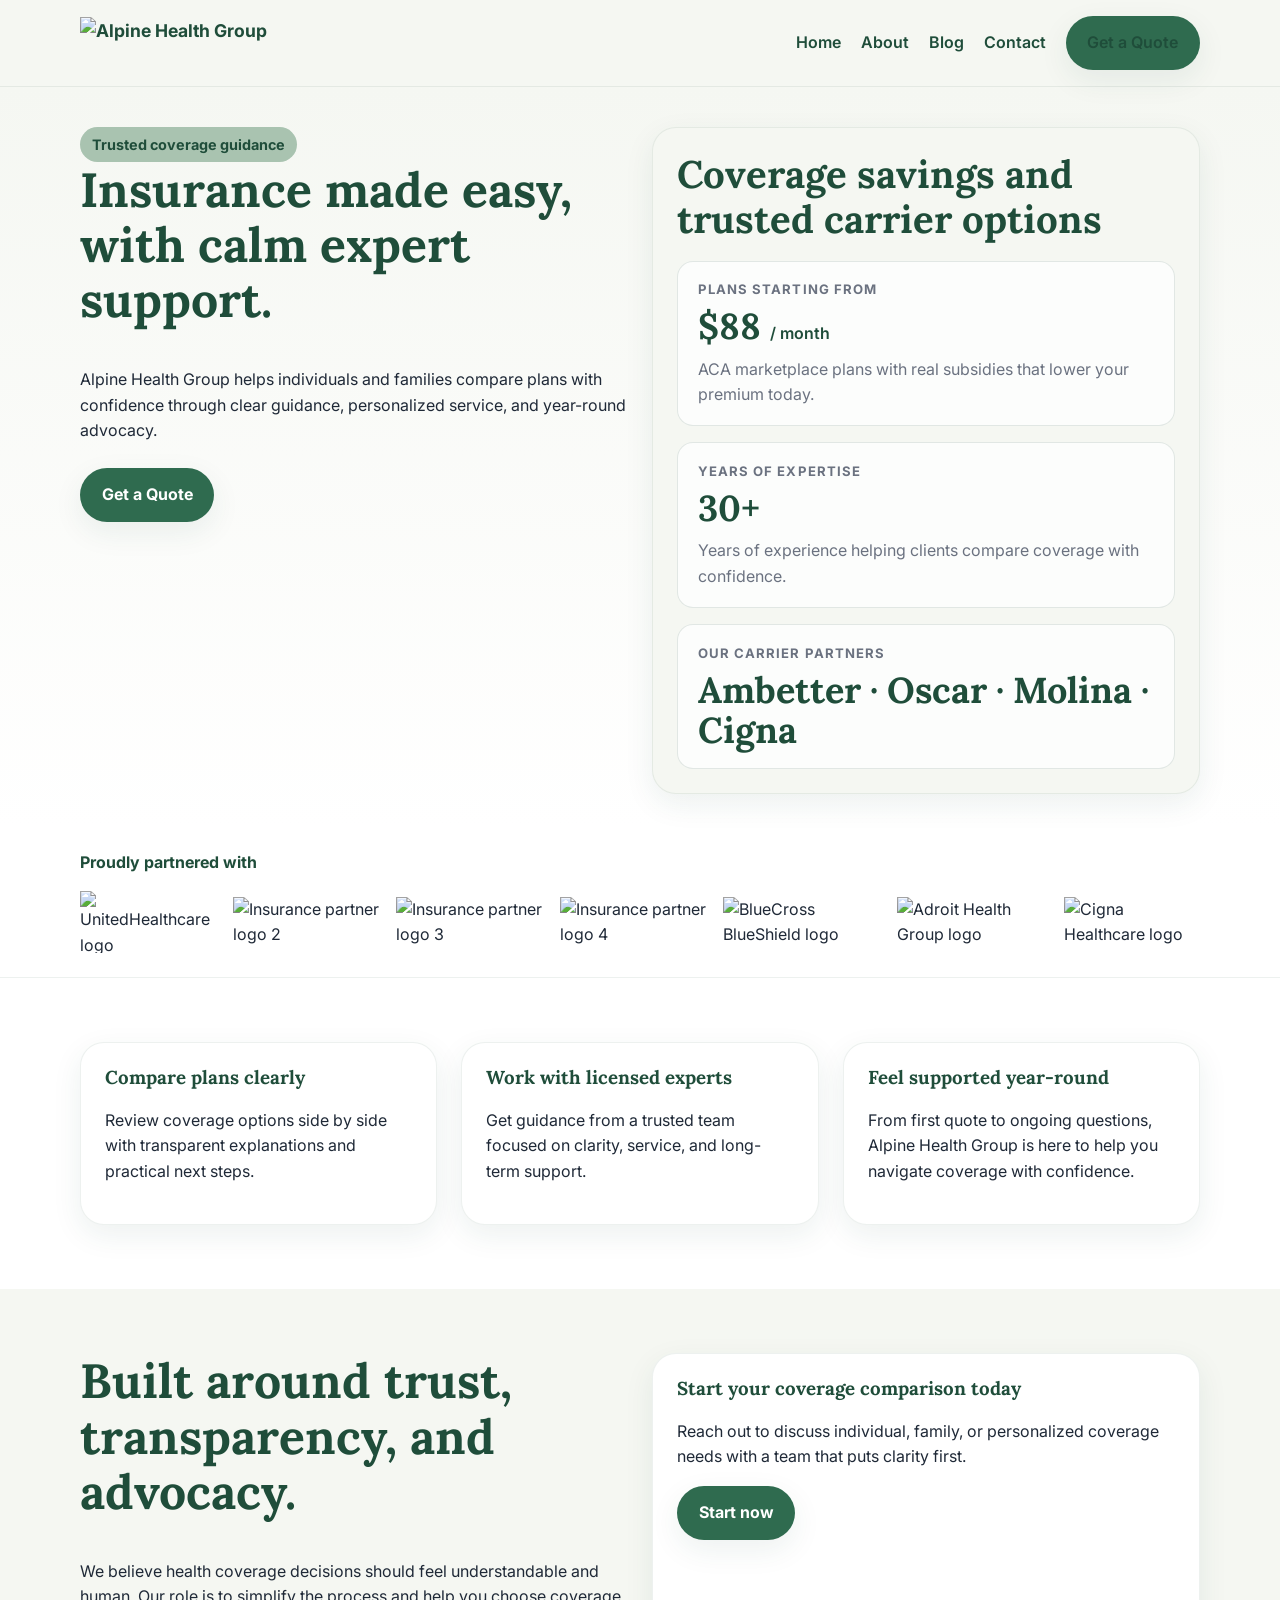
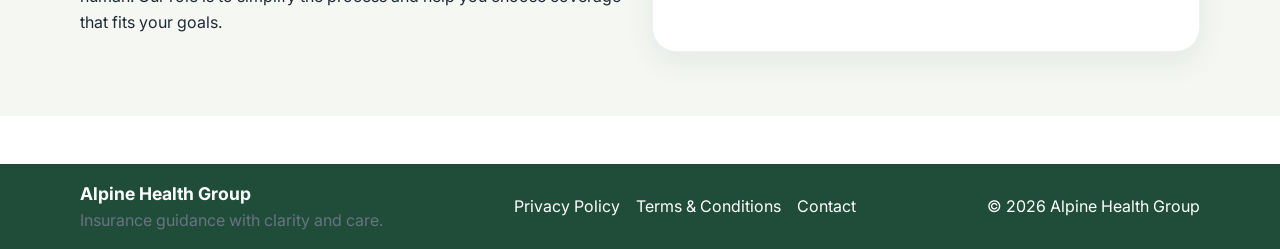
==== index.html @ 6cc3b633 "Update hero callouts Agent-Logs-Url: https://github.com/BirkeHealth/Alpine-Health-Group---Website/se" ====
<!doctype html>
<html lang="en">
<head>
  <meta charset="UTF-8">
  <meta name="viewport" content="width=device-width, initial-scale=1.0">
  <title>Alpine Health Group | Insurance Made Easy</title>
  <meta name="description" content="Compare health insurance plans with confidence. Alpine Health Group offers trusted guidance, personalized support, and clear plan comparisons.">
  <link rel="canonical" href="https://havenhealthinsurance.com/">
  <meta property="og:title" content="Alpine Health Group | Insurance Made Easy">
  <meta property="og:description" content="Trusted health insurance guidance with a calm, personalized approach.">
  <meta property="og:type" content="website">
  <meta property="og:url" content="https://havenhealthinsurance.com/">
  <link rel="preconnect" href="https://fonts.googleapis.com">
  <link rel="preconnect" href="https://fonts.gstatic.com" crossorigin>
  <link href="https://fonts.googleapis.com/css2?family=Inter:wght@400;500;600;700;800&family=Lora:wght@500;600;700&display=swap" rel="stylesheet">
  <link rel="stylesheet" href="assets/css/styles.css">
</head>
<body>
  <header class="site-header">
    <div class="container site-header__inner">
      <a class="brand" href="index.html"><img src="https://github.com/user-attachments/assets/1e55c3de-2a6e-4782-b8ba-afedccf3d124" alt="Alpine Health Group" class="brand__logo" width="197" height="52"></a>
      <button class="nav-toggle" data-menu-button aria-expanded="false" aria-controls="site-nav">Menu</button>
      <nav class="site-nav" id="site-nav" data-site-nav>
        <a href="index.html">Home</a>
        <a href="about.html">About</a>
        <a href="blog/">Blog</a>
        <a href="contact.html">Contact</a>
        <a class="button" href="contact.html">Get a Quote</a>
      </nav>
    </div>
  </header>

  <main>
    <section class="hero">
      <div class="container hero__grid">
        <div>
          <span class="kicker">Trusted coverage guidance</span>
          <h1>Insurance made easy, with calm expert support.</h1>
          <p>Alpine Health Group helps individuals and families compare plans with confidence through clear guidance, personalized service, and year-round advocacy.</p>
          <div style="display:flex; gap:1rem; flex-wrap:wrap; margin-top:1.5rem;">
            <a class="button" href="contact.html">Get a Quote</a>
          </div>
        </div>
        <div class="panel surface hero-panel">
          <h2 class="hero-panel__title">Coverage savings and trusted carrier options</h2>
          <div class="hero-panel__list">
            <div class="hero-panel__item">
              <span class="hero-panel__eyebrow">Plans Starting From</span>
              <div class="hero-panel__value">$88 <span class="hero-panel__suffix">/ month</span></div>
              <p class="small-text">ACA marketplace plans with real subsidies that lower your premium today.</p>
            </div>
            <div class="hero-panel__item">
              <span class="hero-panel__eyebrow">Years of Expertise</span>
              <div class="hero-panel__value">30+</div>
              <p class="small-text">Years of experience helping clients compare coverage with confidence.</p>
            </div>
            <div class="hero-panel__item">
              <span class="hero-panel__eyebrow">Our Carrier Partners</span>
              <p class="hero-panel__partners">Ambetter · Oscar · Molina · Cigna</p>
            </div>
          </div>
        </div>
      </div>
    </section>

    <section class="partner-logos" aria-label="Insurance partners">
      <div class="container partner-logos__inner">
        <p class="partner-logos__label">Proudly partnered with</p>
        <div class="partner-logos__grid">
          <img src="https://github.com/user-attachments/assets/12024dba-ee2d-4156-90a3-ee783a23574f" alt="UnitedHealthcare logo" loading="lazy">
          <img src="https://github.com/user-attachments/assets/3e504020-6420-4b8f-8058-d0e2dc4483e7" alt="Insurance partner logo 2" loading="lazy">
          <img src="https://github.com/user-attachments/assets/da8c44cb-d281-4ca3-ac5b-9057d26cd922" alt="Insurance partner logo 3" loading="lazy">
          <img src="https://github.com/user-attachments/assets/b2c17f7e-bc5c-4ce4-b6fd-47470aba5526" alt="Insurance partner logo 4" loading="lazy">
          <img src="https://github.com/user-attachments/assets/619569aa-fe2b-46c0-9010-bd6a14e30c99" alt="BlueCross BlueShield logo" loading="lazy">
          <img src="https://github.com/user-attachments/assets/e74a7331-fe2c-42a2-ac15-13c4092fe84b" alt="Adroit Health Group logo" loading="lazy">
          <img src="https://github.com/user-attachments/assets/99ed134d-43fe-48d6-b2a3-58524981d93c" alt="Cigna Healthcare logo" loading="lazy">
        </div>
      </div>
    </section>

    <section>
      <div class="container">
        <div class="grid-3">
          <article class="card">
            <h3>Compare plans clearly</h3>
            <p>Review coverage options side by side with transparent explanations and practical next steps.</p>
          </article>
          <article class="card">
            <h3>Work with licensed experts</h3>
            <p>Get guidance from a trusted team focused on clarity, service, and long-term support.</p>
          </article>
          <article class="card">
            <h3>Feel supported year-round</h3>
            <p>From first quote to ongoing questions, Alpine Health Group is here to help you navigate coverage with confidence.</p>
          </article>
        </div>
      </div>
    </section>

    <section class="surface">
      <div class="container grid-2">
        <div>
          <h2>Built around trust, transparency, and advocacy.</h2>
          <p>We believe health coverage decisions should feel understandable and human. Our role is to simplify the process and help you choose coverage that fits your goals.</p>
        </div>
        <div class="panel">
          <h3>Start your coverage comparison today</h3>
          <p>Reach out to discuss individual, family, or personalized coverage needs with a team that puts clarity first.</p>
          <a class="button" href="contact.html">Start now</a>
        </div>
      </div>
    </section>
  </main>

  <footer class="site-footer">
    <div class="container site-footer__inner">
      <div>
        <div class="brand">Alpine Health Group</div>
        <div class="small-text">Insurance guidance with clarity and care.</div>
      </div>
      <div style="display:flex; gap:1rem; flex-wrap:wrap;">
        <a href="privacy-policy.html">Privacy Policy</a>
        <a href="terms-and-conditions.html">Terms & Conditions</a>
        <a href="contact.html">Contact</a>
      </div>
      <div>© <span data-year></span> Alpine Health Group</div>
    </div>
  </footer>

  <script src="assets/js/main.js"></script>
</body>
</html>
---- assets/css/styles.css ----
:root {
  --color-deep-pine: #1F4D3A;
  --color-forest: #2F6B4F;
  --color-alpine: #4F8A68;
  --color-sage: #A9C3B0;
  --color-glacier: #F5F7F2;
  --color-snow: #FFFFFF;
  --color-moss: #6FA57C;
  --color-stone: #6B7280;
  --color-charcoal: #1F2937;
  --shadow-soft: 0 10px 30px rgba(31, 77, 58, 0.08);
  --radius-lg: 24px;
  --radius-md: 16px;
  --radius-sm: 10px;
  --container: 1120px;
  --partner-logo-height: clamp(28px, 5vw, 62px);
}

* {
  box-sizing: border-box;
}

html {
  scroll-behavior: smooth;
}

body {
  margin: 0;
  font-family: Inter, Arial, sans-serif;
  color: var(--color-charcoal);
  background: var(--color-snow);
  line-height: 1.6;
}

a {
  color: inherit;
  text-decoration: none;
}

img {
  max-width: 100%;
  display: block;
}

.container {
  width: min(calc(100% - 2rem), var(--container));
  margin: 0 auto;
}

.site-header {
  position: sticky;
  top: 0;
  z-index: 10;
  background: rgba(245, 247, 242, 0.96);
  border-bottom: 1px solid rgba(31, 77, 58, 0.08);
  backdrop-filter: blur(10px);
}

.site-header__inner,
.site-footer__inner {
  display: flex;
  align-items: center;
  justify-content: space-between;
  gap: 1rem;
  padding: 1rem 0;
}

.brand {
  font-size: 1.1rem;
  font-weight: 700;
  color: var(--color-deep-pine);
  display: inline-flex;
  align-items: center;
}

.brand__logo {
  height: 52px;
  width: auto;
  display: block;
}

.nav-toggle {
  display: none;
}

.site-nav {
  display: flex;
  gap: 1.25rem;
  align-items: center;
}

.site-nav a {
  color: var(--color-deep-pine);
  font-weight: 600;
}

.button,
button,
input[type="submit"] {
  display: inline-flex;
  align-items: center;
  justify-content: center;
  gap: 0.5rem;
  border: none;
  border-radius: 999px;
  padding: 0.9rem 1.35rem;
  font-weight: 700;
  cursor: pointer;
  background: var(--color-forest);
  color: var(--color-snow);
  box-shadow: var(--shadow-soft);
}

.button--secondary {
  background: transparent;
  color: var(--color-deep-pine);
  border: 1px solid rgba(31, 77, 58, 0.15);
  box-shadow: none;
}

.partner-logos {
  padding: 1.5rem 0;
  border-bottom: 1px solid rgba(31, 77, 58, 0.08);
}

.partner-logos__inner {
  display: grid;
  gap: 1rem;
}

.partner-logos__label {
  margin: 0;
  font-weight: 700;
  color: var(--color-deep-pine);
}

.partner-logos__grid {
  display: flex;
  flex-wrap: nowrap;
  gap: clamp(0.2rem, 1.5vw, 1rem);
  align-items: center;
  justify-content: space-between;
}

.partner-logos__grid img {
  max-height: var(--partner-logo-height);
  width: auto;
  flex: 0 1 auto;
  min-width: clamp(60px, 10vw, 64px);
  object-fit: contain;
}

.hero {
  background: linear-gradient(180deg, #f5f7f2 0%, #ffffff 100%);
  padding: 2.5rem 0 2rem;
}

.hero__grid,
.grid-2,
.grid-3 {
  display: grid;
  gap: 1.5rem;
}

.hero__grid,
.grid-2 {
  grid-template-columns: repeat(2, minmax(0, 1fr));
}

.grid-3 {
  grid-template-columns: repeat(3, minmax(0, 1fr));
}

.kicker {
  display: inline-block;
  padding: 0.35rem 0.75rem;
  border-radius: 999px;
  background: var(--color-sage);
  color: var(--color-deep-pine);
  font-weight: 700;
  font-size: 0.9rem;
}

h1, h2, h3 {
  font-family: Lora, Georgia, serif;
  color: var(--color-deep-pine);
  line-height: 1.15;
  margin-top: 0;
}

h1 {
  font-size: clamp(1.8rem, 4vw, 3rem);
}

h2 {
  font-size: clamp(2rem, 4vw, 3rem);
}

section {
  padding: 4rem 0;
}

.card,
.panel,
.stat,
.faq-item,
.blog-card {
  background: var(--color-snow);
  border: 1px solid rgba(31, 77, 58, 0.08);
  border-radius: var(--radius-lg);
  padding: 1.5rem;
  box-shadow: var(--shadow-soft);
}

.surface {
  background: var(--color-glacier);
}

.site-footer {
  background: var(--color-deep-pine);
  color: var(--color-snow);
  margin-top: 3rem;
}

.site-footer a,
.site-footer .brand {
  color: var(--color-snow);
}

.form-group {
  display: grid;
  gap: 0.5rem;
  margin-bottom: 1rem;
}

.form-status {
  margin: 0 0 1rem;
  padding: 0.85rem 1rem;
  border-radius: var(--radius-md);
  background: rgba(111, 165, 124, 0.15);
  color: var(--color-deep-pine);
  font-weight: 600;
}

.is-hidden {
  display: none;
}

label {
  font-weight: 700;
}

input,
textarea,
select {
  width: 100%;
  padding: 0.9rem 1rem;
  border-radius: 14px;
  border: 1px solid rgba(31, 77, 58, 0.15);
  font: inherit;
}

:focus-visible {
  outline: 3px solid var(--color-moss);
  outline-offset: 3px;
}

.small-text {
  color: var(--color-stone);
}

.hero-panel {
  display: grid;
  gap: 1.25rem;
}

.hero-panel__title {
  font-size: clamp(1.8rem, 3vw, 2.4rem);
  margin-bottom: 0;
}

.hero-panel__list {
  display: grid;
  gap: 1rem;
}

.hero-panel__item {
  background: rgba(255, 255, 255, 0.72);
  border: 1px solid rgba(31, 77, 58, 0.12);
  border-radius: var(--radius-md);
  padding: 1.1rem 1.25rem;
}

.hero-panel__eyebrow {
  display: block;
  font-size: 0.82rem;
  font-weight: 700;
  letter-spacing: 0.08em;
  text-transform: uppercase;
  color: var(--color-stone);
  margin-bottom: 0.45rem;
}

.hero-panel__value,
.hero-panel__partners {
  margin: 0;
  color: var(--color-deep-pine);
  font-family: Lora, Georgia, serif;
  font-size: clamp(1.5rem, 3vw, 2.25rem);
  font-weight: 700;
  line-height: 1.1;
}

.hero-panel__suffix {
  font-family: Inter, Arial, sans-serif;
  font-size: 1rem;
  font-weight: 600;
}

.hero-panel__item .small-text {
  margin: 0.6rem 0 0;
}

@media (max-width: 800px) {
  .nav-toggle {
    display: inline-flex;
  }

  .site-nav {
    display: none;
    position: absolute;
    left: 1rem;
    right: 1rem;
    top: calc(100% + 0.5rem);
    flex-direction: column;
    align-items: flex-start;
    padding: 1rem;
    border-radius: var(--radius-md);
    background: var(--color-snow);
    box-shadow: var(--shadow-soft);
  }

  .site-nav.is-open {
    display: flex;
  }

  .hero__grid,
  .grid-2,
  .grid-3 {
    grid-template-columns: 1fr;
  }

}
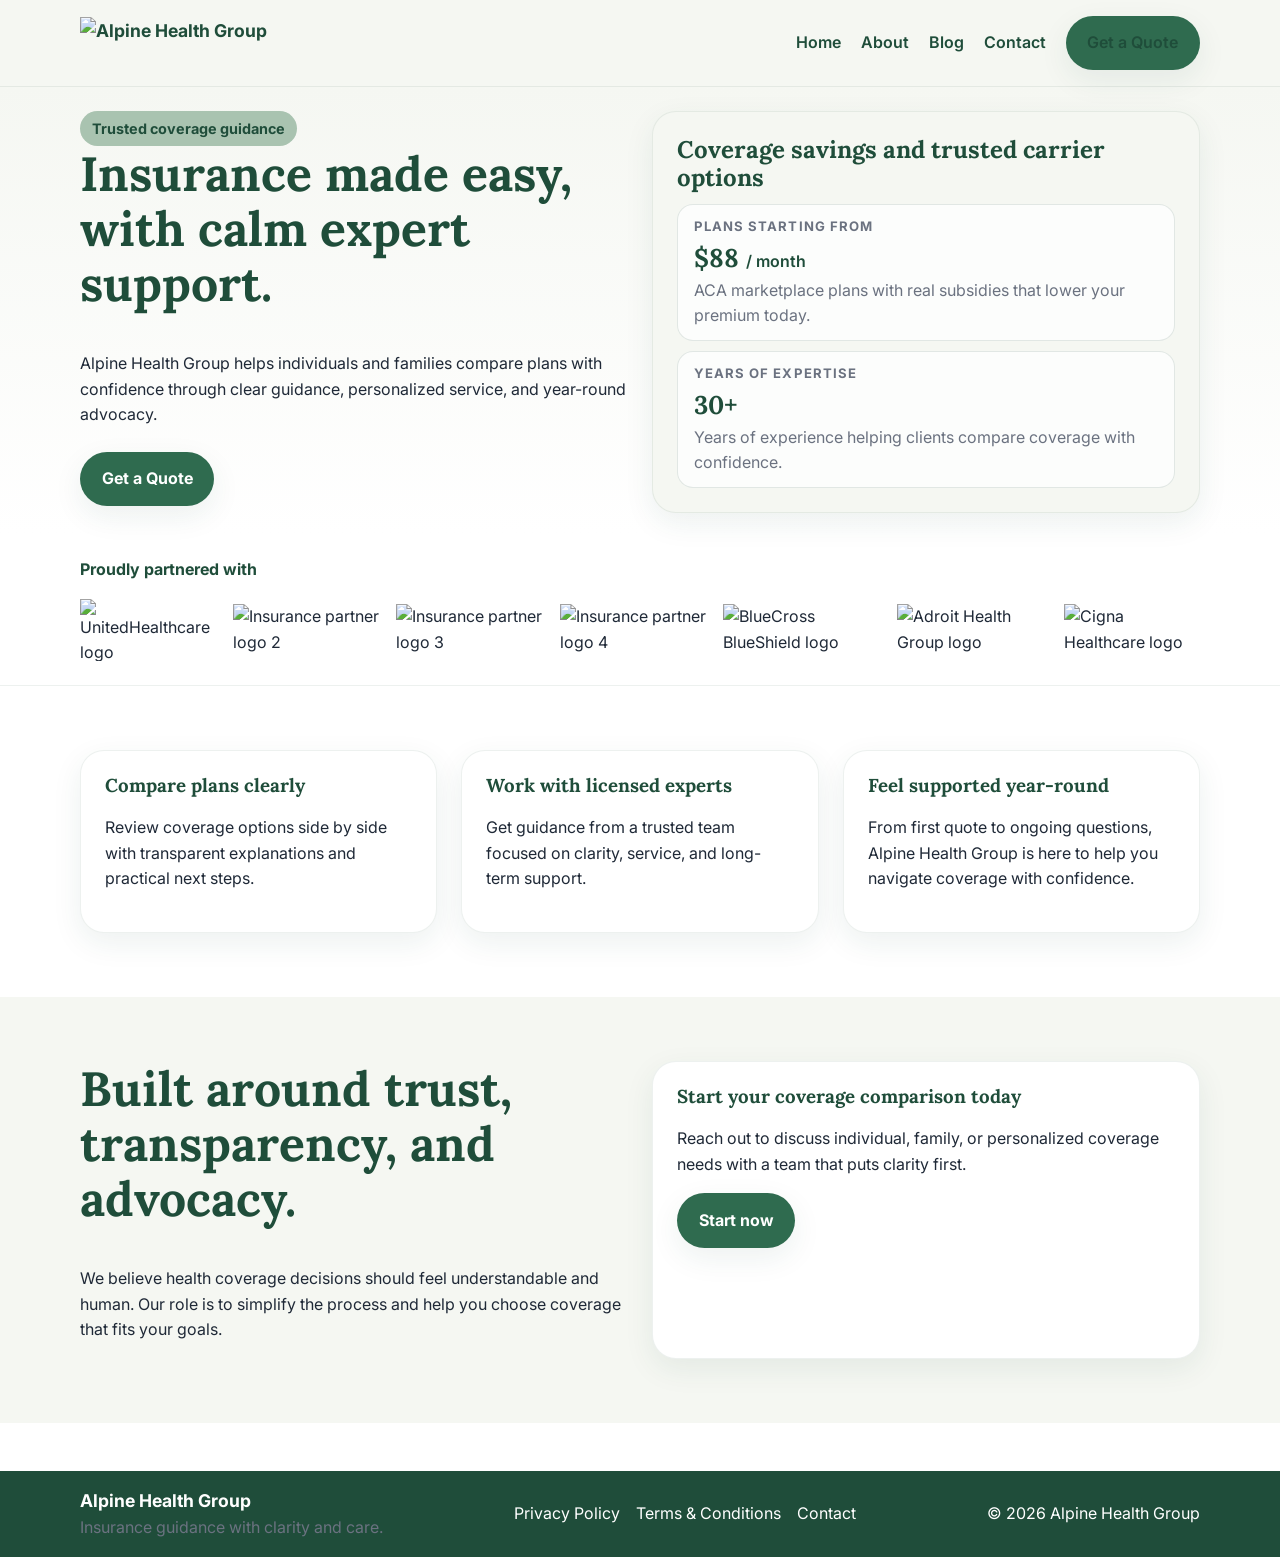
==== commit 0353ab28: "Remove redundant homepage hero panel item Agent-Logs-Url: https://github.com/BirkeHealth/Alpine-Heal" ====
--- a/index.html
+++ b/index.html
@@ -53,10 +53,6 @@
               <span class="hero-panel__eyebrow">Years of Expertise</span>
               <div class="hero-panel__value">30+</div>
               <p class="small-text">Years of experience helping clients compare coverage with confidence.</p>
-            </div>
-            <div class="hero-panel__item">
-              <span class="hero-panel__eyebrow">Our Carrier Partners</span>
-              <p class="hero-panel__partners">Ambetter · Oscar · Molina · Cigna</p>
             </div>
           </div>
         </div>
--- a/assets/css/styles.css
+++ b/assets/css/styles.css
@@ -152,7 +152,7 @@
 
 .hero {
   background: linear-gradient(180deg, #f5f7f2 0%, #ffffff 100%);
-  padding: 2.5rem 0 2rem;
+  padding: 1.5rem 0 1.25rem;
 }
 
 .hero__grid,
@@ -271,24 +271,24 @@
 
 .hero-panel {
   display: grid;
-  gap: 1.25rem;
+  gap: 0.75rem;
 }
 
 .hero-panel__title {
-  font-size: clamp(1.8rem, 3vw, 2.4rem);
+  font-size: clamp(1.1rem, 2vw, 1.5rem);
   margin-bottom: 0;
 }
 
 .hero-panel__list {
   display: grid;
-  gap: 1rem;
+  gap: 0.6rem;
 }
 
 .hero-panel__item {
   background: rgba(255, 255, 255, 0.72);
   border: 1px solid rgba(31, 77, 58, 0.12);
   border-radius: var(--radius-md);
-  padding: 1.1rem 1.25rem;
+  padding: 0.7rem 1rem;
 }
 
 .hero-panel__eyebrow {
@@ -306,7 +306,7 @@
   margin: 0;
   color: var(--color-deep-pine);
   font-family: Lora, Georgia, serif;
-  font-size: clamp(1.5rem, 3vw, 2.25rem);
+  font-size: clamp(1.1rem, 2vw, 1.6rem);
   font-weight: 700;
   line-height: 1.1;
 }
@@ -318,7 +318,7 @@
 }
 
 .hero-panel__item .small-text {
-  margin: 0.6rem 0 0;
+  margin: 0.35rem 0 0;
 }
 
 @media (max-width: 800px) {
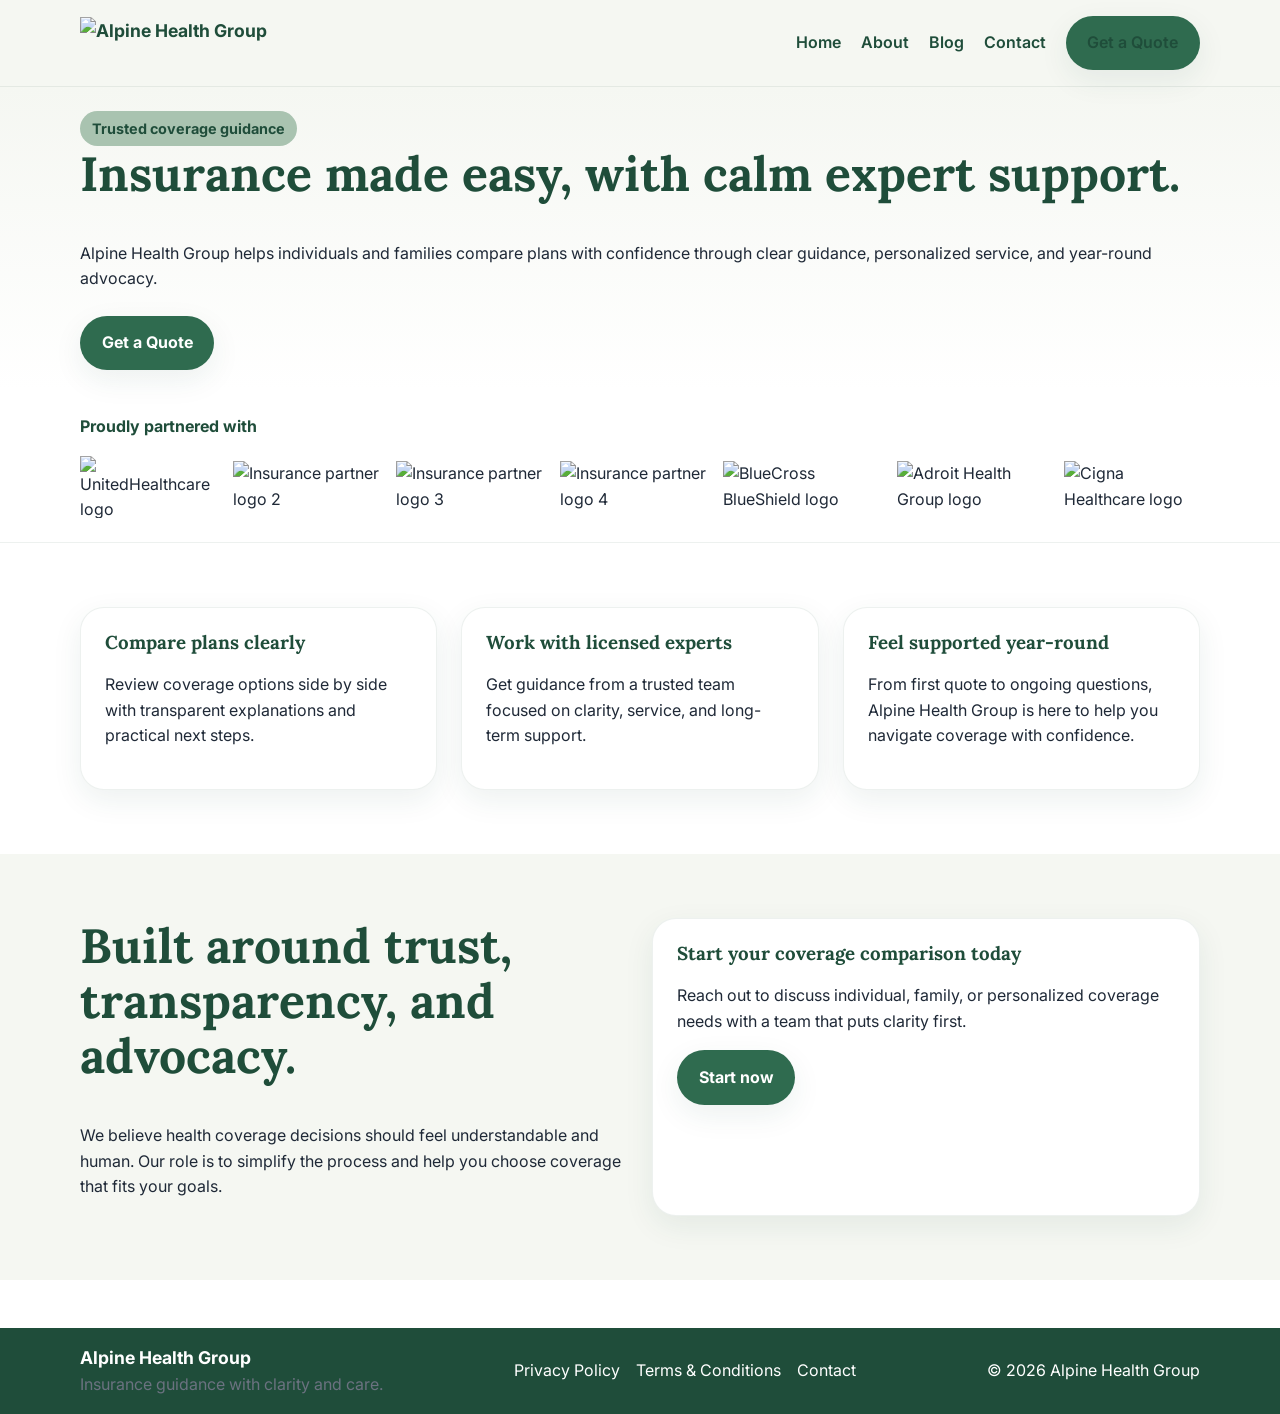
==== commit dddba74a: "Remove right-side hero panel on homepage Agent-Logs-Url: https://github.com/BirkeHealth/Alpine-Healt" ====
--- a/index.html
+++ b/index.html
@@ -39,21 +39,6 @@
           <p>Alpine Health Group helps individuals and families compare plans with confidence through clear guidance, personalized service, and year-round advocacy.</p>
           <div style="display:flex; gap:1rem; flex-wrap:wrap; margin-top:1.5rem;">
             <a class="button" href="contact.html">Get a Quote</a>
-          </div>
-        </div>
-        <div class="panel surface hero-panel">
-          <h2 class="hero-panel__title">Coverage savings and trusted carrier options</h2>
-          <div class="hero-panel__list">
-            <div class="hero-panel__item">
-              <span class="hero-panel__eyebrow">Plans Starting From</span>
-              <div class="hero-panel__value">$88 <span class="hero-panel__suffix">/ month</span></div>
-              <p class="small-text">ACA marketplace plans with real subsidies that lower your premium today.</p>
-            </div>
-            <div class="hero-panel__item">
-              <span class="hero-panel__eyebrow">Years of Expertise</span>
-              <div class="hero-panel__value">30+</div>
-              <p class="small-text">Years of experience helping clients compare coverage with confidence.</p>
-            </div>
           </div>
         </div>
       </div>
--- a/assets/css/styles.css
+++ b/assets/css/styles.css
@@ -162,7 +162,10 @@
   gap: 1.5rem;
 }
 
-.hero__grid,
+.hero__grid {
+  grid-template-columns: 1fr;
+}
+
 .grid-2 {
   grid-template-columns: repeat(2, minmax(0, 1fr));
 }
@@ -269,59 +272,15 @@
   color: var(--color-stone);
 }
 
-.hero-panel {
-  display: grid;
-  gap: 0.75rem;
-}
-
-.hero-panel__title {
-  font-size: clamp(1.1rem, 2vw, 1.5rem);
-  margin-bottom: 0;
-}
-
-.hero-panel__list {
-  display: grid;
-  gap: 0.6rem;
-}
-
-.hero-panel__item {
-  background: rgba(255, 255, 255, 0.72);
-  border: 1px solid rgba(31, 77, 58, 0.12);
-  border-radius: var(--radius-md);
-  padding: 0.7rem 1rem;
-}
-
-.hero-panel__eyebrow {
-  display: block;
-  font-size: 0.82rem;
-  font-weight: 700;
-  letter-spacing: 0.08em;
-  text-transform: uppercase;
-  color: var(--color-stone);
-  margin-bottom: 0.45rem;
-}
-
-.hero-panel__value,
-.hero-panel__partners {
-  margin: 0;
-  color: var(--color-deep-pine);
-  font-family: Lora, Georgia, serif;
-  font-size: clamp(1.1rem, 2vw, 1.6rem);
-  font-weight: 700;
-  line-height: 1.1;
-}
-
-.hero-panel__suffix {
-  font-family: Inter, Arial, sans-serif;
-  font-size: 1rem;
-  font-weight: 600;
-}
-
-.hero-panel__item .small-text {
-  margin: 0.35rem 0 0;
-}
-
 @media (max-width: 800px) {
+  section {
+    padding: 3rem 0;
+  }
+
+  .brand__logo {
+    height: 44px;
+  }
+
   .nav-toggle {
     display: inline-flex;
   }
@@ -350,4 +309,42 @@
     grid-template-columns: 1fr;
   }
 
-}
+  .site-footer__inner {
+    align-items: flex-start;
+    flex-direction: column;
+  }
+
+  .site-footer__inner > * {
+    width: 100%;
+  }
+
+  .partner-logos__grid {
+    flex-wrap: wrap;
+    justify-content: center;
+    row-gap: 0.8rem;
+  }
+
+  .card,
+  .panel,
+  .stat,
+  .faq-item,
+  .blog-card {
+    padding: 1.25rem;
+  }
+}
+
+@media (max-width: 480px) {
+  .site-header__inner {
+    padding: 0.75rem 0;
+  }
+
+  .brand__logo {
+    height: 38px;
+  }
+
+  .button,
+  button,
+  input[type="submit"] {
+    width: 100%;
+  }
+}
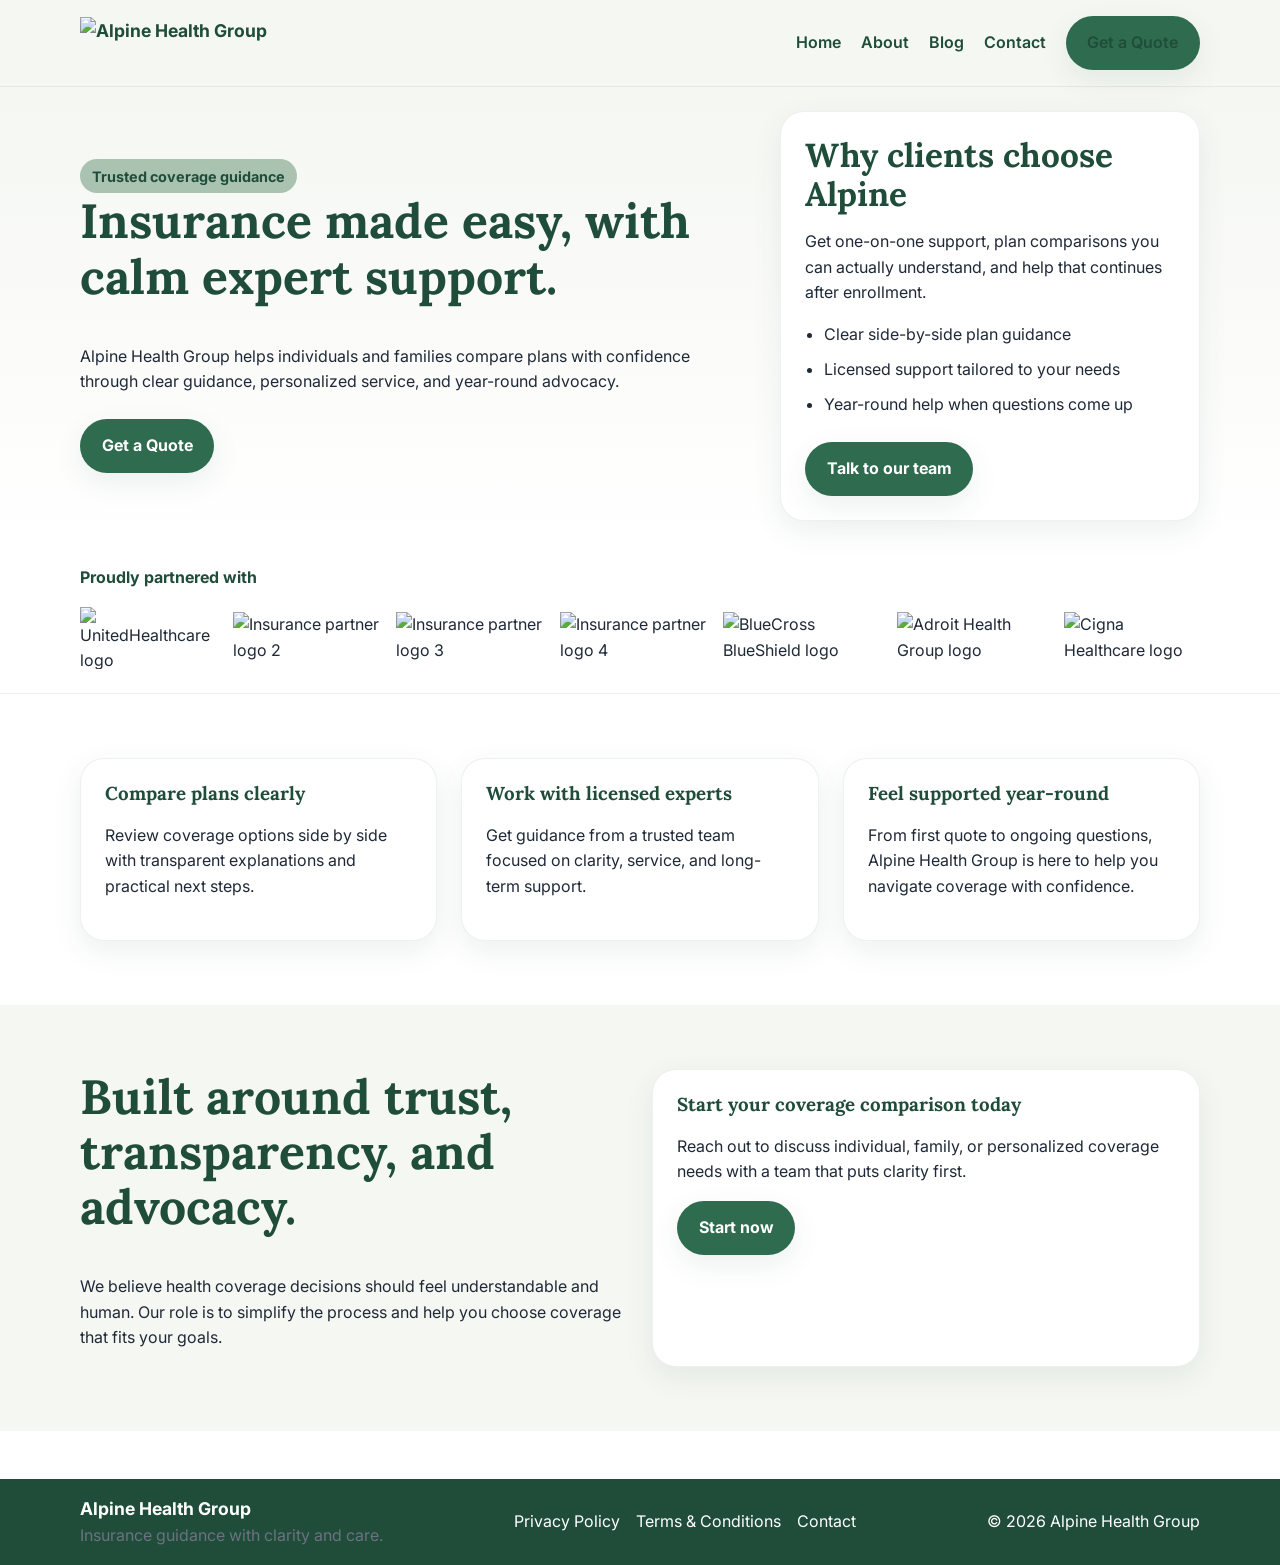
==== commit 965b48ab: "fix: restore right-side desktop homepage panel Agent-Logs-Url: https://github.com/BirkeHealth/Alpine" ====
--- a/index.html
+++ b/index.html
@@ -41,6 +41,16 @@
             <a class="button" href="contact.html">Get a Quote</a>
           </div>
         </div>
+        <aside class="panel hero__panel">
+          <h2>Why clients choose Alpine</h2>
+          <p>Get one-on-one support, plan comparisons you can actually understand, and help that continues after enrollment.</p>
+          <ul class="hero__panel-list">
+            <li>Clear side-by-side plan guidance</li>
+            <li>Licensed support tailored to your needs</li>
+            <li>Year-round help when questions come up</li>
+          </ul>
+          <a class="button" href="contact.html">Talk to our team</a>
+        </aside>
       </div>
     </section>
 
--- a/assets/css/styles.css
+++ b/assets/css/styles.css
@@ -163,7 +163,8 @@
 }
 
 .hero__grid {
-  grid-template-columns: 1fr;
+  grid-template-columns: minmax(0, 1.2fr) minmax(280px, 0.8fr);
+  align-items: center;
 }
 
 .grid-2 {
@@ -217,6 +218,30 @@
 
 .surface {
   background: var(--color-glacier);
+}
+
+.hero__panel {
+  justify-self: end;
+  max-width: 420px;
+  width: 100%;
+}
+
+.hero__panel h2 {
+  font-size: clamp(1.5rem, 2.6vw, 2.1rem);
+  margin-bottom: 0.75rem;
+}
+
+.hero__panel p {
+  margin-bottom: 1rem;
+}
+
+.hero__panel-list {
+  margin: 0 0 1.5rem;
+  padding-left: 1.2rem;
+}
+
+.hero__panel-list li + li {
+  margin-top: 0.6rem;
 }
 
 .site-footer {
@@ -309,6 +334,11 @@
     grid-template-columns: 1fr;
   }
 
+  .hero__panel {
+    justify-self: stretch;
+    max-width: none;
+  }
+
   .site-footer__inner {
     align-items: flex-start;
     flex-direction: column;
@@ -339,11 +369,17 @@
   }
 
   .brand__logo {
-    height: 38px;
+    height: 48px;
+  }
+
+  .nav-toggle {
+    padding: 0.5rem 0.9rem;
+    font-size: 0.875rem;
+    width: auto;
   }
 
   .button,
-  button,
+  button:not(.nav-toggle),
   input[type="submit"] {
     width: 100%;
   }
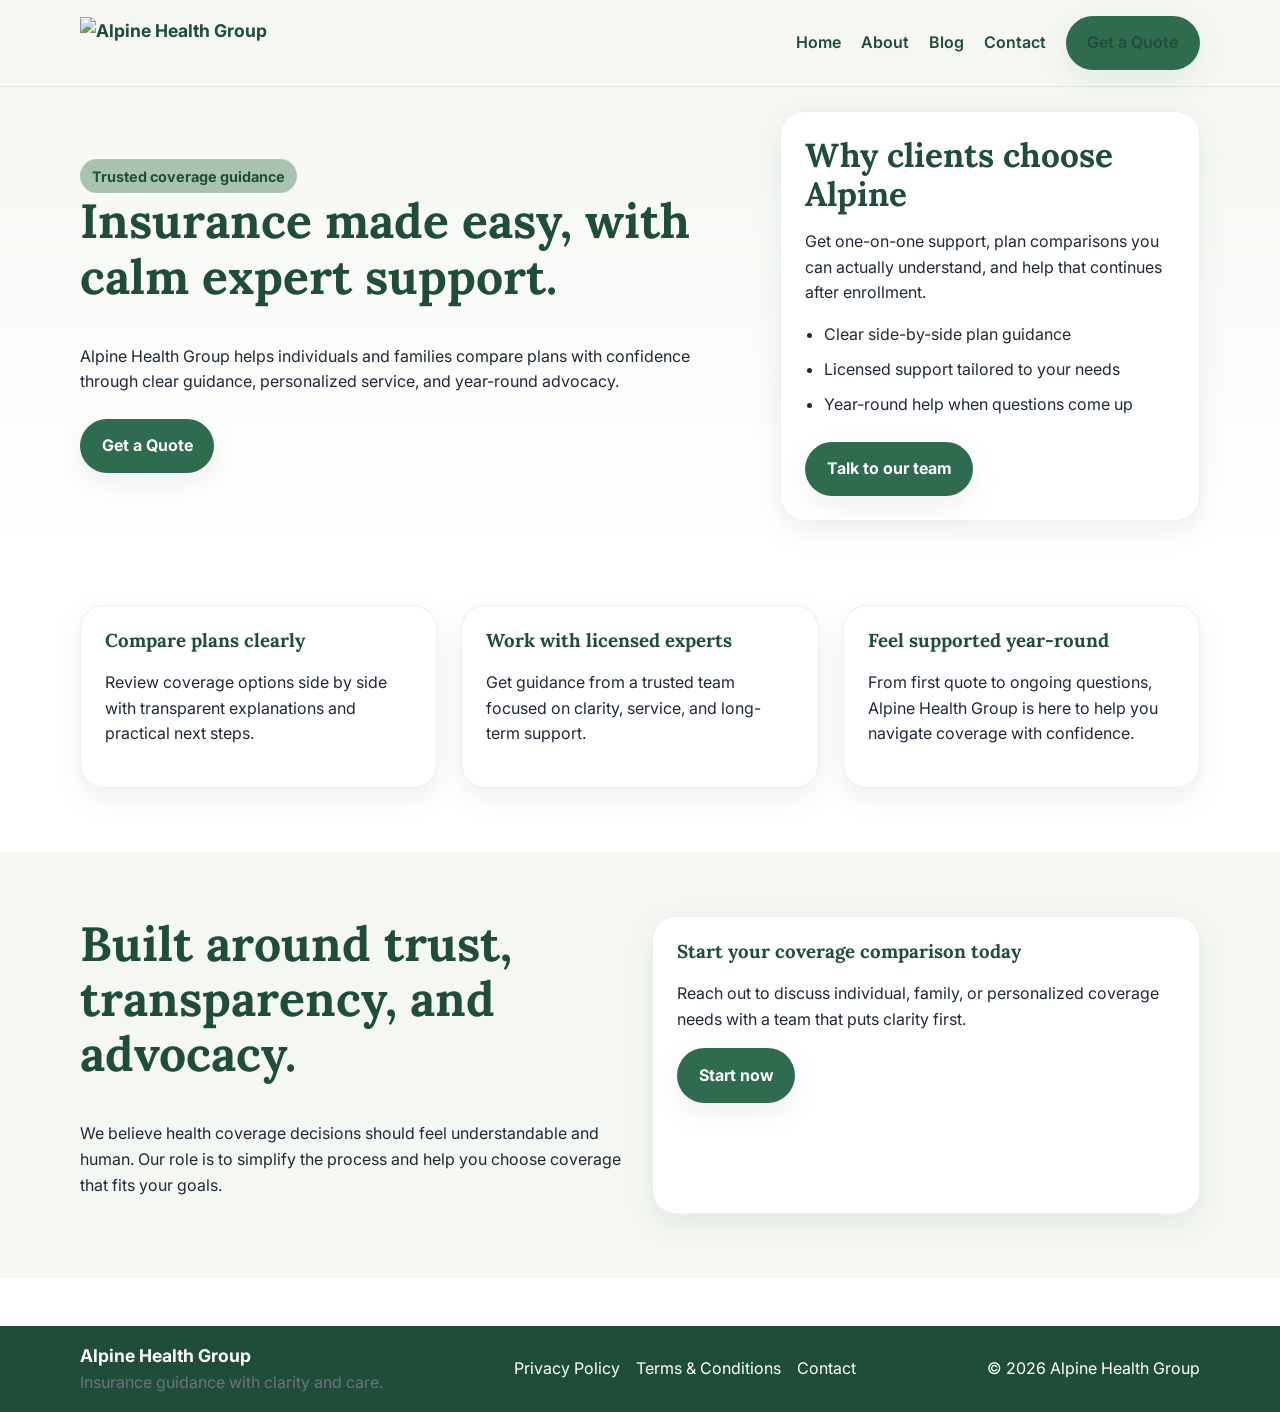
==== commit 9e4193ab: "Remove carrier partner panel from homepage Agent-Logs-Url: https://github.com/BirkeHealth/Alpine-Hea" ====
--- a/index.html
+++ b/index.html
@@ -54,21 +54,6 @@
       </div>
     </section>
 
-    <section class="partner-logos" aria-label="Insurance partners">
-      <div class="container partner-logos__inner">
-        <p class="partner-logos__label">Proudly partnered with</p>
-        <div class="partner-logos__grid">
-          <img src="https://github.com/user-attachments/assets/12024dba-ee2d-4156-90a3-ee783a23574f" alt="UnitedHealthcare logo" loading="lazy">
-          <img src="https://github.com/user-attachments/assets/3e504020-6420-4b8f-8058-d0e2dc4483e7" alt="Insurance partner logo 2" loading="lazy">
-          <img src="https://github.com/user-attachments/assets/da8c44cb-d281-4ca3-ac5b-9057d26cd922" alt="Insurance partner logo 3" loading="lazy">
-          <img src="https://github.com/user-attachments/assets/b2c17f7e-bc5c-4ce4-b6fd-47470aba5526" alt="Insurance partner logo 4" loading="lazy">
-          <img src="https://github.com/user-attachments/assets/619569aa-fe2b-46c0-9010-bd6a14e30c99" alt="BlueCross BlueShield logo" loading="lazy">
-          <img src="https://github.com/user-attachments/assets/e74a7331-fe2c-42a2-ac15-13c4092fe84b" alt="Adroit Health Group logo" loading="lazy">
-          <img src="https://github.com/user-attachments/assets/99ed134d-43fe-48d6-b2a3-58524981d93c" alt="Cigna Healthcare logo" loading="lazy">
-        </div>
-      </div>
-    </section>
-
     <section>
       <div class="container">
         <div class="grid-3">
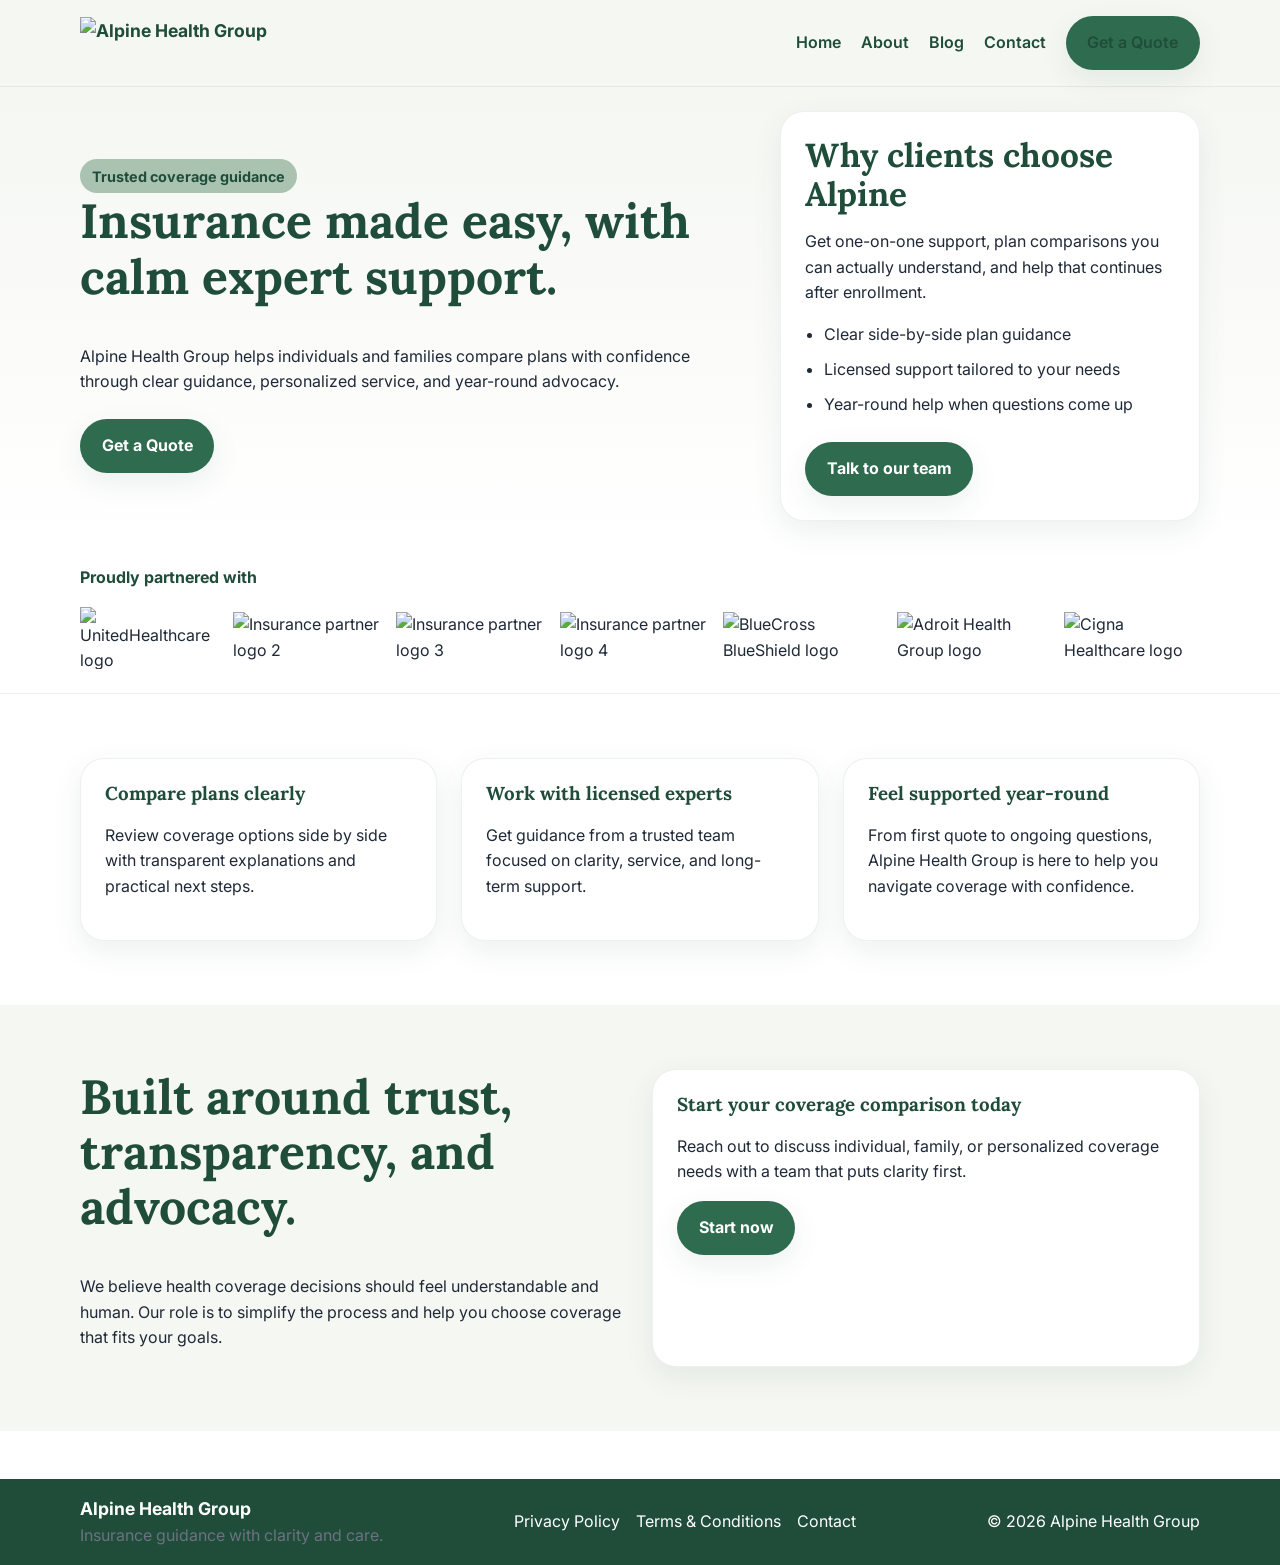
==== commit c4ab2830: "Restore homepage carrier panel Agent-Logs-Url: https://github.com/BirkeHealth/Alpine-Health-Group---" ====
--- a/index.html
+++ b/index.html
@@ -54,6 +54,21 @@
       </div>
     </section>
 
+    <section class="partner-logos" aria-label="Insurance partners">
+      <div class="container partner-logos__inner">
+        <p class="partner-logos__label">Proudly partnered with</p>
+        <div class="partner-logos__grid">
+          <img src="https://github.com/user-attachments/assets/12024dba-ee2d-4156-90a3-ee783a23574f" alt="UnitedHealthcare logo" loading="lazy">
+          <img src="https://github.com/user-attachments/assets/3e504020-6420-4b8f-8058-d0e2dc4483e7" alt="Insurance partner logo 2" loading="lazy">
+          <img src="https://github.com/user-attachments/assets/da8c44cb-d281-4ca3-ac5b-9057d26cd922" alt="Insurance partner logo 3" loading="lazy">
+          <img src="https://github.com/user-attachments/assets/b2c17f7e-bc5c-4ce4-b6fd-47470aba5526" alt="Insurance partner logo 4" loading="lazy">
+          <img src="https://github.com/user-attachments/assets/619569aa-fe2b-46c0-9010-bd6a14e30c99" alt="BlueCross BlueShield logo" loading="lazy">
+          <img src="https://github.com/user-attachments/assets/e74a7331-fe2c-42a2-ac15-13c4092fe84b" alt="Adroit Health Group logo" loading="lazy">
+          <img src="https://github.com/user-attachments/assets/99ed134d-43fe-48d6-b2a3-58524981d93c" alt="Cigna Healthcare logo" loading="lazy">
+        </div>
+      </div>
+    </section>
+
     <section>
       <div class="container">
         <div class="grid-3">
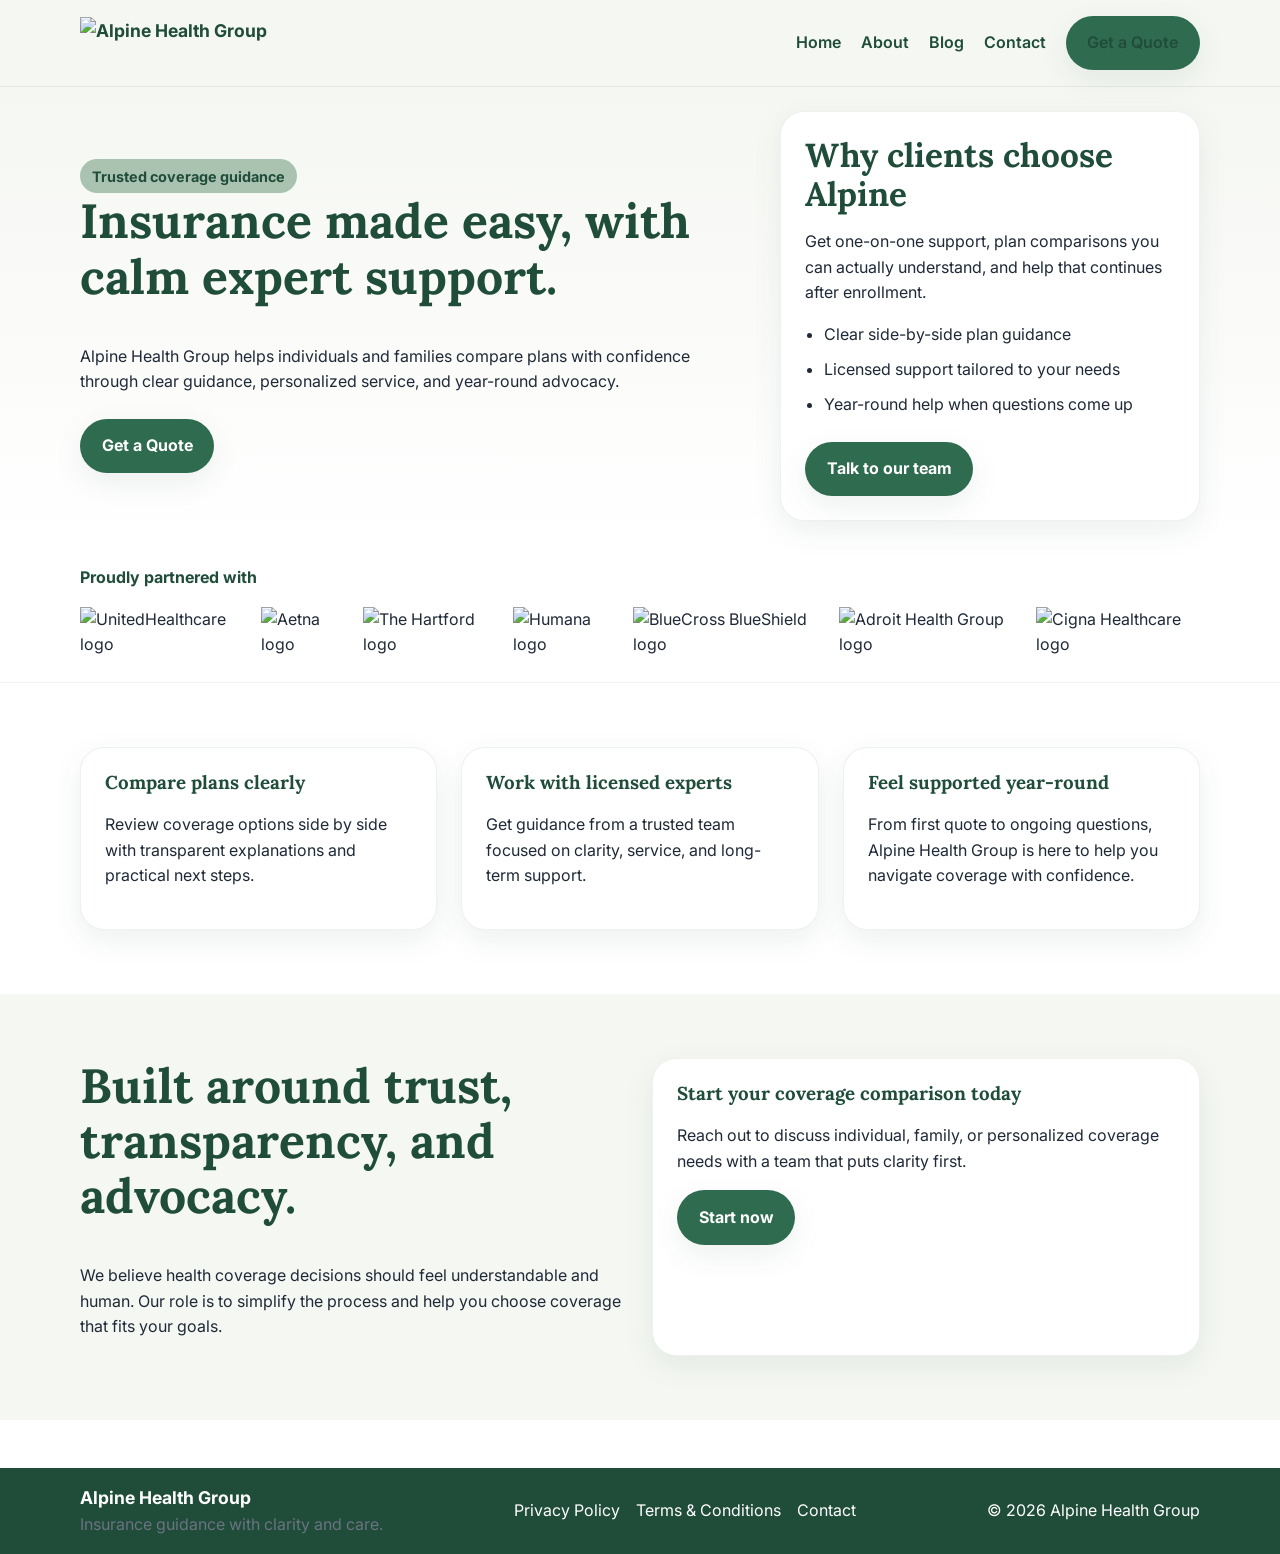
==== commit 44ac1cdc: "Fix carrier logo alt text Agent-Logs-Url: https://github.com/BirkeHealth/Alpine-Health-Group---Websi" ====
--- a/index.html
+++ b/index.html
@@ -59,9 +59,9 @@
         <p class="partner-logos__label">Proudly partnered with</p>
         <div class="partner-logos__grid">
           <img src="https://github.com/user-attachments/assets/12024dba-ee2d-4156-90a3-ee783a23574f" alt="UnitedHealthcare logo" loading="lazy">
-          <img src="https://github.com/user-attachments/assets/3e504020-6420-4b8f-8058-d0e2dc4483e7" alt="Insurance partner logo 2" loading="lazy">
-          <img src="https://github.com/user-attachments/assets/da8c44cb-d281-4ca3-ac5b-9057d26cd922" alt="Insurance partner logo 3" loading="lazy">
-          <img src="https://github.com/user-attachments/assets/b2c17f7e-bc5c-4ce4-b6fd-47470aba5526" alt="Insurance partner logo 4" loading="lazy">
+          <img src="https://github.com/user-attachments/assets/3e504020-6420-4b8f-8058-d0e2dc4483e7" alt="Aetna logo" loading="lazy">
+          <img src="https://github.com/user-attachments/assets/da8c44cb-d281-4ca3-ac5b-9057d26cd922" alt="The Hartford logo" loading="lazy">
+          <img src="https://github.com/user-attachments/assets/b2c17f7e-bc5c-4ce4-b6fd-47470aba5526" alt="Humana logo" loading="lazy">
           <img src="https://github.com/user-attachments/assets/619569aa-fe2b-46c0-9010-bd6a14e30c99" alt="BlueCross BlueShield logo" loading="lazy">
           <img src="https://github.com/user-attachments/assets/e74a7331-fe2c-42a2-ac15-13c4092fe84b" alt="Adroit Health Group logo" loading="lazy">
           <img src="https://github.com/user-attachments/assets/99ed134d-43fe-48d6-b2a3-58524981d93c" alt="Cigna Healthcare logo" loading="lazy">
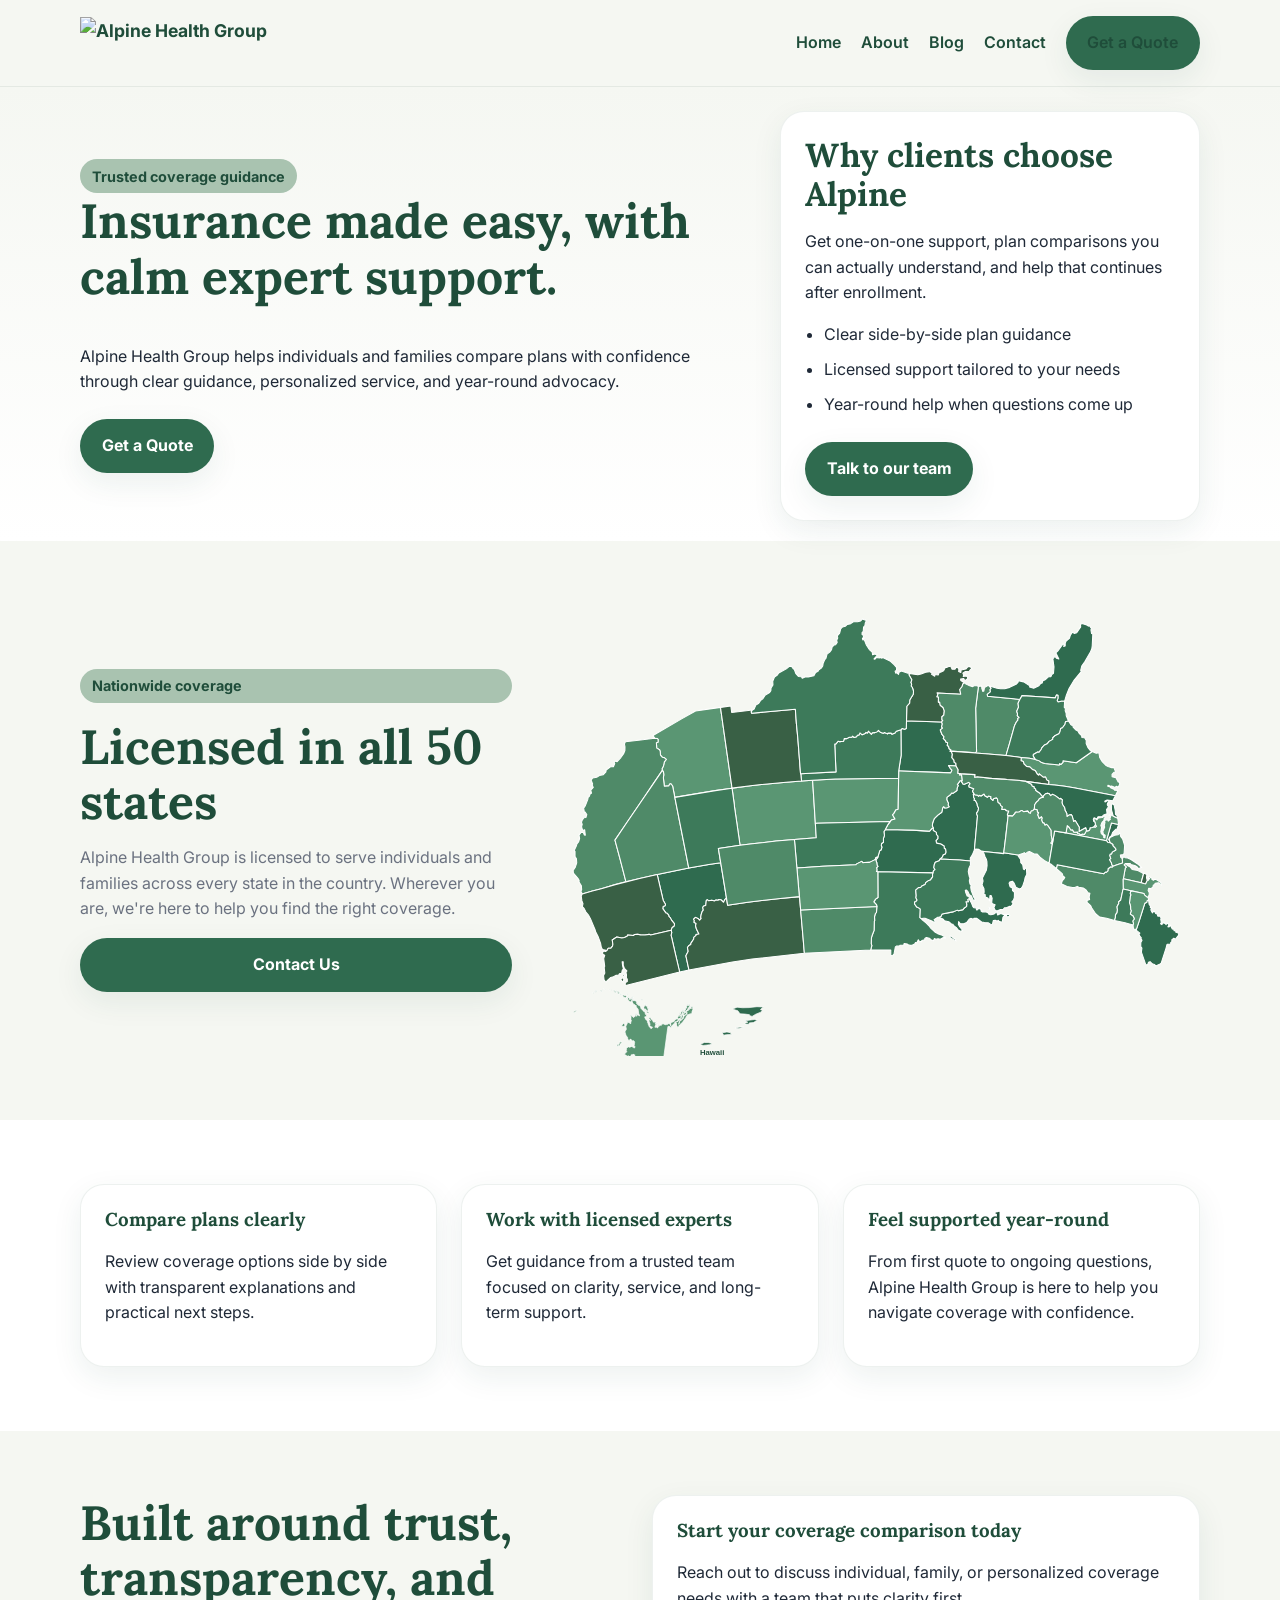
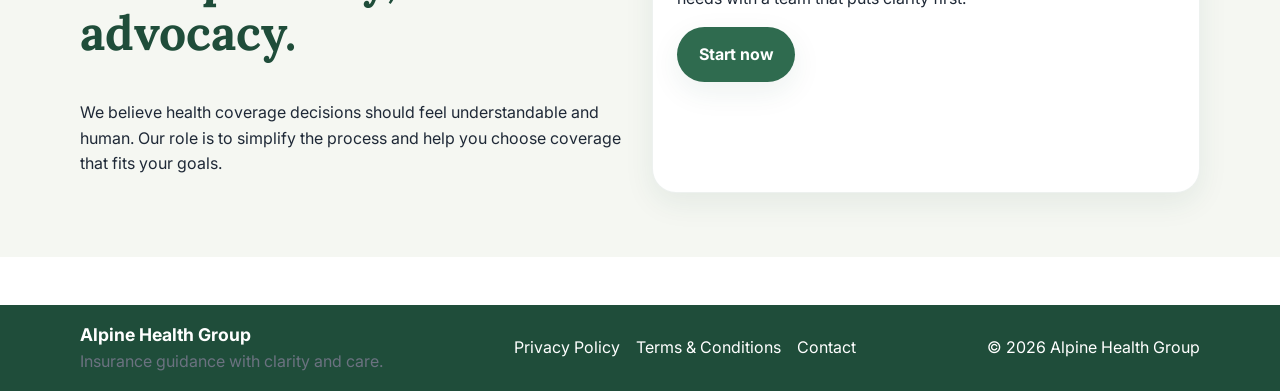
==== commit ea0ca1ec: "feat: replace carrier logos with USA all-50-states map and Contact Us button Agent-Logs-Url: https:/" ====
--- a/index.html
+++ b/index.html
@@ -54,17 +54,16 @@
       </div>
     </section>
 
-    <section class="partner-logos" aria-label="Insurance partners">
-      <div class="container partner-logos__inner">
-        <p class="partner-logos__label">Proudly partnered with</p>
-        <div class="partner-logos__grid">
-          <img src="https://github.com/user-attachments/assets/12024dba-ee2d-4156-90a3-ee783a23574f" alt="UnitedHealthcare logo" loading="lazy">
-          <img src="https://github.com/user-attachments/assets/3e504020-6420-4b8f-8058-d0e2dc4483e7" alt="Aetna logo" loading="lazy">
-          <img src="https://github.com/user-attachments/assets/da8c44cb-d281-4ca3-ac5b-9057d26cd922" alt="The Hartford logo" loading="lazy">
-          <img src="https://github.com/user-attachments/assets/b2c17f7e-bc5c-4ce4-b6fd-47470aba5526" alt="Humana logo" loading="lazy">
-          <img src="https://github.com/user-attachments/assets/619569aa-fe2b-46c0-9010-bd6a14e30c99" alt="BlueCross BlueShield logo" loading="lazy">
-          <img src="https://github.com/user-attachments/assets/e74a7331-fe2c-42a2-ac15-13c4092fe84b" alt="Adroit Health Group logo" loading="lazy">
-          <img src="https://github.com/user-attachments/assets/99ed134d-43fe-48d6-b2a3-58524981d93c" alt="Cigna Healthcare logo" loading="lazy">
+    <section class="licensed-states" aria-labelledby="licensed-states-heading">
+      <div class="container licensed-states__inner">
+        <div class="licensed-states__text">
+          <span class="kicker">Nationwide coverage</span>
+          <h2 id="licensed-states-heading">Licensed in all 50 states</h2>
+          <p>Alpine Health Group is licensed to serve individuals and families across every state in the country. Wherever you are, we're here to help you find the right coverage.</p>
+          <a class="button" href="contact.html">Contact Us</a>
+        </div>
+        <div class="licensed-states__map">
+          <img src="assets/usa-map.svg" alt="Map of the United States showing all 50 states where Alpine Health Group is licensed" width="920" height="640" loading="lazy">
         </div>
       </div>
     </section>
--- a/assets/css/styles.css
+++ b/assets/css/styles.css
@@ -13,7 +13,6 @@
   --radius-md: 16px;
   --radius-sm: 10px;
   --container: 1120px;
-  --partner-logo-height: clamp(28px, 5vw, 62px);
 }
 
 * {
@@ -118,36 +117,38 @@
   box-shadow: none;
 }
 
-.partner-logos {
-  padding: 1.5rem 0;
-  border-bottom: 1px solid rgba(31, 77, 58, 0.08);
-}
-
-.partner-logos__inner {
+.licensed-states {
+  background: var(--color-glacier);
+  padding: 4rem 0;
+}
+
+.licensed-states__inner {
   display: grid;
+  grid-template-columns: minmax(0, 1fr) minmax(0, 1.5fr);
+  gap: 2.5rem;
+  align-items: center;
+}
+
+.licensed-states__text {
+  display: flex;
+  flex-direction: column;
   gap: 1rem;
 }
 
-.partner-logos__label {
+.licensed-states__text h2 {
   margin: 0;
-  font-weight: 700;
-  color: var(--color-deep-pine);
-}
-
-.partner-logos__grid {
-  display: flex;
-  flex-wrap: nowrap;
-  gap: clamp(0.2rem, 1.5vw, 1rem);
-  align-items: center;
-  justify-content: space-between;
-}
-
-.partner-logos__grid img {
-  max-height: var(--partner-logo-height);
-  width: auto;
-  flex: 0 1 auto;
-  min-width: clamp(60px, 10vw, 64px);
-  object-fit: contain;
+}
+
+.licensed-states__text p {
+  margin: 0;
+  color: var(--color-stone);
+}
+
+.licensed-states__map img {
+  width: 100%;
+  height: auto;
+  display: block;
+  border-radius: var(--radius-lg);
 }
 
 .hero {
@@ -348,10 +349,8 @@
     width: 100%;
   }
 
-  .partner-logos__grid {
-    flex-wrap: wrap;
-    justify-content: center;
-    row-gap: 0.8rem;
+  .licensed-states__inner {
+    grid-template-columns: 1fr;
   }
 
   .card,
